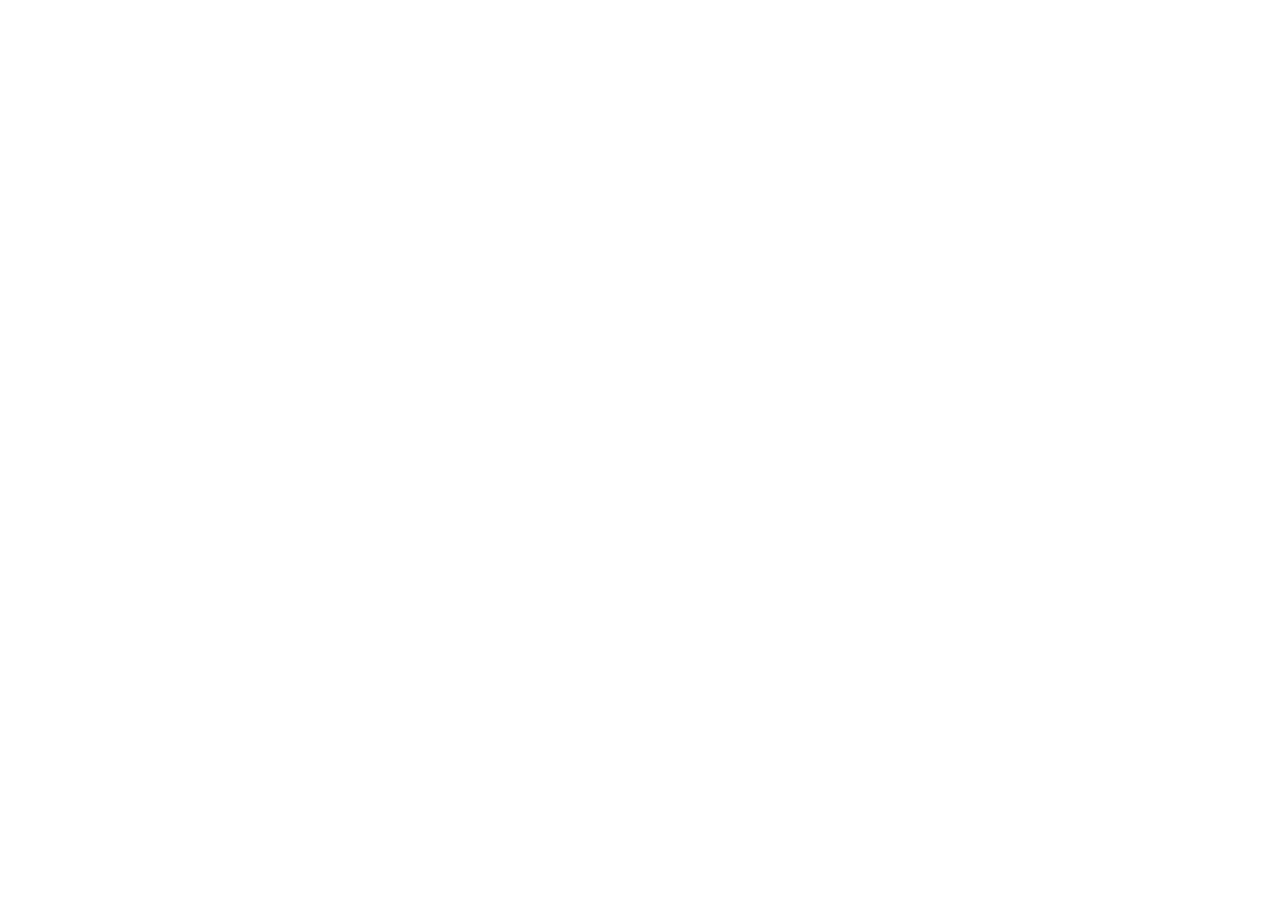
==== index.html @ 73add1ad "Initialize task structure with basic files and .gitignore" ====
<!DOCTYPE html>
<html lang="en">

<head>
    <meta charset="UTF-8">
    <meta name="viewport" content="width=device-width, initial-scale=1.0">
    <title>Climate Change Awaareness</title>
</head>

<body>

</body>

</html>
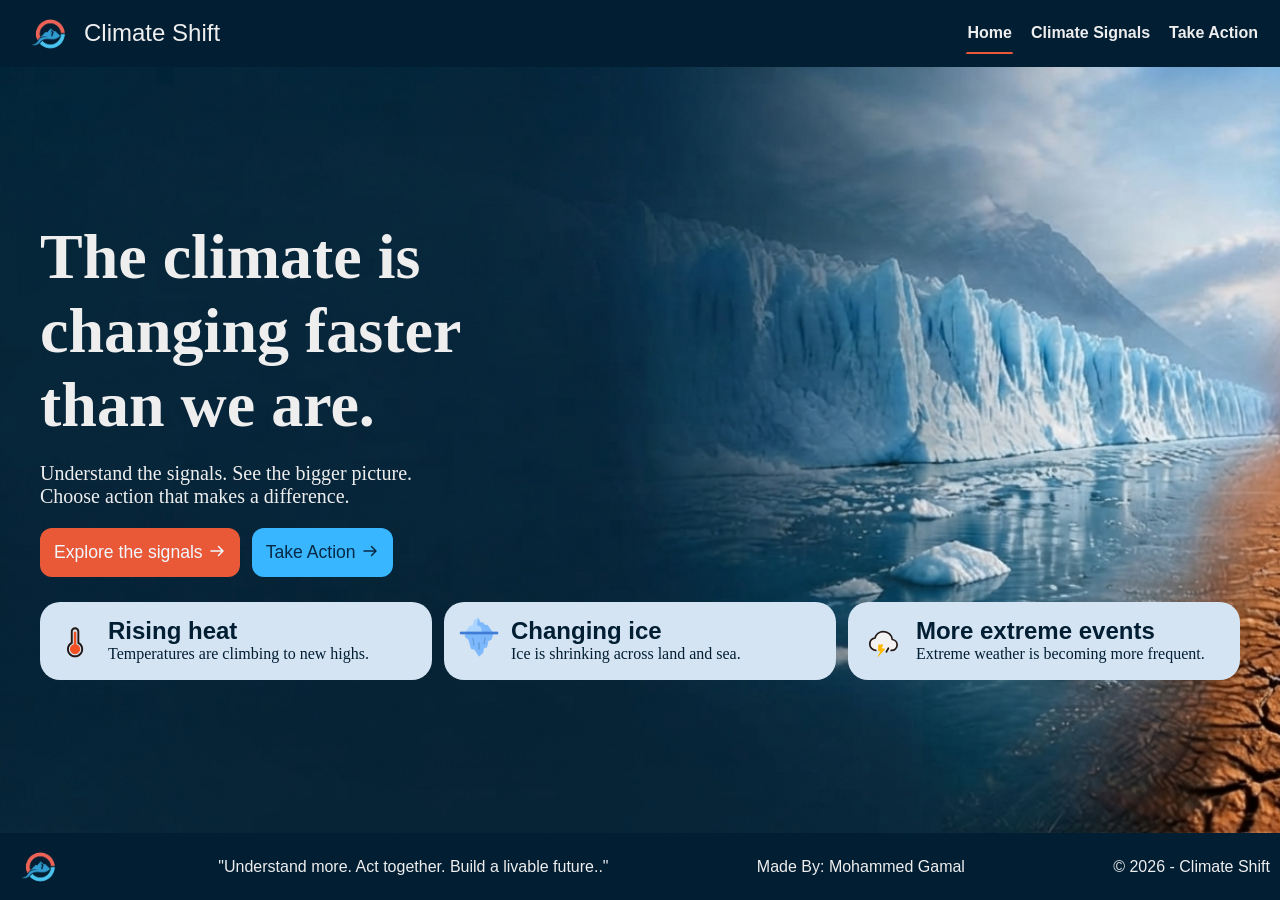
==== commit ce4dc5f6: "Finshed the home page and added the footer content across the 3 pages" ====
--- a/index.html
+++ b/index.html
@@ -4,11 +4,107 @@
 <head>
     <meta charset="UTF-8">
     <meta name="viewport" content="width=device-width, initial-scale=1.0">
-    <title>Climate Change Awaareness</title>
+    <title>Climate Shift</title>
+    <link rel="stylesheet" href="/assets/main.css">
 </head>
 
 <body>
-
+    <nav class="navbar">
+        <div class="navbar-brand">
+            <img class="logo" src="/assets/images/logo.png">
+            <span class="navbar-brand-title">Climate Shift</span>
+        </div>
+        <button class="navbar-collapse-btn" data-active="false">
+            <svg width="30px" height="30px" viewBox="0 0 24 24" fill="none" xmlns="http://www.w3.org/2000/svg">
+                <path
+                    d="M6.5 17.5L6.5 6.5M7.8 3H16.2C17.8802 3 18.7202 3 19.362 3.32698C19.9265 3.6146 20.3854 4.07354 20.673 4.63803C21 5.27976 21 6.11984 21 7.8V16.2C21 17.8802 21 18.7202 20.673 19.362C20.3854 19.9265 19.9265 20.3854 19.362 20.673C18.7202 21 17.8802 21 16.2 21H7.8C6.11984 21 5.27976 21 4.63803 20.673C4.07354 20.3854 3.6146 19.9265 3.32698 19.362C3 18.7202 3 17.8802 3 16.2V7.8C3 6.11984 3 5.27976 3.32698 4.63803C3.6146 4.07354 4.07354 3.6146 4.63803 3.32698C5.27976 3 6.11984 3 7.8 3Z"
+                    stroke="currentColor" stroke-width="2" stroke-linecap="round" stroke-linejoin="round" />
+            </svg>
+        </button>
+        <ul class="navbar-links">
+            <li class="nav-link"><a href="index.html" target="_self">Home</a></li>
+            <li class="nav-link"><a href="climate_signals.html" target="_self">Climate Signals</a></li>
+            <li class="nav-link"><a href="take_action.html" target="_self">Take Action</a></li>
+        </ul>
+        <div class="collapsed-navbar">
+            <ul class="collapsed-navbar-links">
+                <li class="nav-link"><a href="index.html" target="_self">Home</a></li>
+                <li class="nav-link"><a href="climate_signals.html" target="_self">Climate Signals</a></li>
+                <li class="nav-link"><a href="take_action.html" target="_self">Take Action</a></li>
+            </ul>
+        </div>
+    </nav>
+    <main class="main-content">
+        <div class="content">
+            <h1 class="content-title">The climate is<br> changing faster<br> than we are.</h1>
+            <p class="content-description">Understand the signals. See the bigger picture.<br> Choose action that makes
+                a difference.</p>
+            <div class="pages-links">
+                <a href="climate_signals.html" role="button" class="link-btn-1">Explore the signals <svg width="18px"
+                        height="18px" viewBox="0 0 24 24" fill="none" xmlns="http://www.w3.org/2000/svg">
+                        <path d="M4 12H20M20 12L14 6M20 12L14 18" stroke="currentColor" stroke-width="2"
+                            stroke-linecap="round" stroke-linejoin="round" />
+                    </svg></a>
+                <a href="take_action.html" role="button" class="link-btn-2">Take Action <svg width="18px" height="18px"
+                        viewBox="0 0 24 24" fill="none" xmlns="http://www.w3.org/2000/svg">
+                        <path d="M4 12H20M20 12L14 6M20 12L14 18" stroke="currentColor" stroke-width="2"
+                            stroke-linecap="round" stroke-linejoin="round" />
+                    </svg></a>
+            </div>
+            <div class="content-cards">
+                <div class="card">
+                    <svg width="48px" height="48px" viewBox="0 0 48 48" fill="none" xmlns="http://www.w3.org/2000/svg">
+                        <path fill-rule="evenodd" clip-rule="evenodd"
+                            d="M23.5 8C26.2483 8 28.4762 10.2099 28.4762 12.9359V25.5491C31.1882 27.2064 33 30.1798 33 33.5769C33 38.7811 28.7467 43 23.5 43C18.2533 43 14 38.7811 14 33.5769C14 30.1798 15.8118 27.2064 18.5238 25.5491V12.9359C18.5238 10.2099 20.7517 8 23.5 8ZM20.7857 26.9193C18.1331 27.9844 16.2619 30.5639 16.2619 33.5769C16.2619 37.542 19.5025 40.7564 23.5 40.7564C27.4975 40.7564 30.7381 37.542 30.7381 33.5769C30.7381 30.5639 28.8669 27.9844 26.2143 26.9193V12.9359C26.2143 11.449 24.9991 10.2436 23.5 10.2436C22.0009 10.2436 20.7857 11.449 20.7857 12.9359V26.9193Z"
+                            fill="#231815" />
+                        <path fill-rule="evenodd" clip-rule="evenodd"
+                            d="M23.5 13C24.3284 13 25 13.6716 25 14.5V27.689C27.5878 28.3551 29.5 30.7042 29.5 33.5C29.5 36.8137 26.8137 39.5 23.5 39.5C20.1863 39.5 17.5 36.8137 17.5 33.5C17.5 30.7042 19.4122 28.3551 22 27.689V14.5C22 13.6716 22.6716 13 23.5 13Z"
+                            fill="#F25022" />
+                    </svg>
+                    <div class="card-info">
+                        <strong>
+                            Rising heat
+                        </strong>
+                        <p>Temperatures are climbing to new highs.</p>
+                    </div>
+                </div>
+                <div class="card">
+                    <img src="assets/images/ice.png" width="40px" height="40px" alt="">
+                    <div class="card-info">
+                        <strong>Changing ice</strong>
+                        <p>Ice is shrinking across land and sea.</p>
+                    </div>
+                </div>
+                <div class="card">
+                    <svg width="48px" height="48px" viewBox="0 0 48 48" fill="none" xmlns="http://www.w3.org/2000/svg">
+                        <path fill-rule="evenodd" clip-rule="evenodd"
+                            d="M33.8127 21.0641C33.8127 21.0641 33.997 22 34.0599 22.009C37.4537 22.4929 40 24.4725 40 28C40 31.866 36.866 35 33 35H15C11.134 35 8 31.866 8 28C8 24.4725 10.6092 21.5544 14.003 21.0705C14.0659 21.0615 14.1275 21.0596 14.1873 21.0641C15.0889 16.4677 19.1395 13 24 13C28.8605 13 32.9111 16.4677 33.8127 21.0641Z"
+                            fill="#F3F3F3" />
+                        <path
+                            d="M33 35H33.4118C37.0503 35 40 32.1272 40 28.5833C40 25.3383 37.5268 22.6559 34.3161 22.2266C33.8697 17.0587 29.4215 13 24 13C19.2043 13 15.1702 16.1758 13.9938 20.486C10.5718 21.1766 8 24.1291 8 27.6667C8 31.5434 11.0886 34.7175 15 34.9822"
+                            stroke="#231815" stroke-width="2" stroke-linecap="round" stroke-linejoin="round" />
+                        <path fill-rule="evenodd" clip-rule="evenodd"
+                            d="M26.866 37.5622C26.3877 37.2861 26.2612 36.6098 26.5833 36.0518L28.9167 32.0104C29.2388 31.4524 29.8877 31.2239 30.366 31.5C30.8443 31.7762 30.9709 32.4524 30.6487 33.0104L28.3154 37.0518C27.9932 37.6098 27.3443 37.8383 26.866 37.5622Z"
+                            fill="#231815" />
+                        <path
+                            d="M25.9808 33.1872C25.9396 33.0676 25.8374 32.9812 25.7157 32.9633L21.9947 32.4116L23.7017 28.4818C23.7473 28.376 23.7382 28.2533 23.6769 28.1559C23.6159 28.0588 23.511 28 23.3988 28H18.2022C18.0236 28 17.8772 28.1458 17.8708 28.3297L17.6315 35.3135C17.6255 35.488 17.7481 35.6391 17.9157 35.664L20.5027 36.048L17.0414 42.4926C16.9603 42.6443 17.0015 42.8341 17.1376 42.9357C17.1962 42.9793 17.2639 43 17.3316 43C17.4214 43 17.5105 42.9623 17.5755 42.8894L25.9127 33.5332C25.9958 33.4399 26.022 33.3068 25.9808 33.1872Z"
+                            fill="#FFB900" />
+                    </svg>
+                    <div class="card-info">
+                        <strong>More extreme events</strong>
+                        <p>Extreme weather is becoming more frequent.</p>
+                    </div>
+                </div>
+            </div>
+        </div>
+    </main>
+    <footer class="footer">
+        <img class="logo" src="/assets/images/logo.png">
+        <span class="footer-text">"Understand more. Act together. Build a livable future.."</span>
+        <span class="footer-text">Made By: Mohammed Gamal</span>
+        <span class="footer-text">&copy; 2026 - Climate Shift</span>
+    </footer>
+    <script src="/assets/js/main.js"></script>
 </body>
 
 </html>
--- a/assets/main.css
+++ b/assets/main.css
@@ -0,0 +1,307 @@
+:root {
+    --bg-color: #062a46;
+    --nav-footer: #021e33;
+    --text: #eee;
+    --hover-btn: #18415f;
+    --nav-link-border: #e95938;
+}
+
+* {
+    box-sizing: border-box;
+    margin: 0;
+    padding: 0;
+    text-decoration: none;
+    list-style: none;
+}
+
+body {
+    min-height: 100vh;
+    display: grid;
+    grid-template-rows: auto 1fr auto;
+    background-color: var(--bg-color);
+}
+
+.navbar {
+    width: 100%;
+    background-color: var(--nav-footer);
+    padding: 10px 20px;
+    position: sticky;
+    top: 0;
+    color: var(--text);
+    display: flex;
+    flex-direction: row;
+    justify-content: space-between;
+    align-items: center;
+}
+
+.navbar-brand {
+    display: flex;
+    flex-direction: row;
+    justify-content: center;
+    align-items: center;
+    gap: 0.25rem;
+    cursor: pointer;
+}
+
+.logo {
+    width: 60px;
+}
+
+.navbar-brand-title {
+    font-family: Verdana, Geneva, Tahoma, sans-serif;
+    font-weight: 500;
+    font-size: 1.5rem;
+}
+
+.navbar-links {
+    display: flex;
+    flex-direction: row;
+    justify-content: center;
+    align-items: center;
+    gap: 15px;
+}
+
+.nav-link {
+    width: 100%;
+    padding: 10px 0;
+    border: 2.5px solid transparent;
+    border-radius: 2.5px;
+    cursor: pointer;
+    transition: all 0.3s ease-in-out;
+}
+
+.nav-link:hover,
+.active {
+    border-bottom-color: var(--nav-link-border);
+}
+
+.nav-link a {
+    font-family: Arial, Helvetica, sans-serif;
+    font-weight: 600;
+    color: var(--text);
+    text-wrap: nowrap;
+}
+
+.navbar-collapse-btn {
+    background-color: transparent;
+    border: none;
+    border-radius: 8px;
+    display: flex;
+    justify-content: center;
+    align-items: center;
+    cursor: pointer;
+    transition: background-color 0.3s ease-in;
+}
+
+.navbar-collapse-btn:hover {
+    background-color: var(--hover-btn);
+}
+
+.collapsed-navbar {
+    background-color: var(--nav-footer);
+    width: 100%;
+    position: absolute;
+    left: 50%;
+    transform: translateX(-50%);
+    top: 62px;
+    padding: 15px;
+    display: none;
+}
+
+.collapsed-navbar.show {
+    display: block;
+}
+
+.collapsed-navbar-links {
+    width: 100%;
+    display: flex;
+    flex-direction: column;
+    justify-content: center;
+    align-items: center;
+    gap: 10px;
+}
+
+.footer {
+    width: 100%;
+    background-color: var(--nav-footer);
+    color: var(--text);
+    display: flex;
+    flex-direction: row;
+    justify-content: space-between;
+    align-items: center;
+}
+
+.footer-text {
+    margin: 10px;
+    font-family: 'Franklin Gothic Medium', 'Arial Narrow', Arial, sans-serif;
+}
+
+.footer .logo {
+    margin: 10px;
+}
+
+.footer-img {
+    flex: none;
+    height: auto;
+    width: 60px;
+}
+
+.main-content {
+    width: 100%;
+    display: flex;
+    justify-content: flex-start;
+    align-items: center;
+    padding: 20px;
+    background-image: url(images/c.jpg);
+    background-repeat: no-repeat;
+    background-size: cover;
+}
+
+.content {
+    width: 100%;
+    display: flex;
+    flex-direction: column;
+    justify-content: flex-start;
+    gap: 20px;
+    padding: 20px;
+}
+
+.content-title {
+    font-family: 'Times New Roman', Times, serif;
+    font-weight: bold;
+    font-size: 4rem;
+    color: var(--text);
+}
+
+.content-description {
+    font-family: cursive;
+    font-weight: 450;
+    font-size: 1.25rem;
+    color: var(--text);
+}
+
+.pages-links {
+    width: 100%;
+    display: flex;
+    flex-direction: row;
+    justify-content: flex-start;
+    gap: 12px;
+}
+
+.link-btn-1,
+.link-btn-2 {
+    display: flex;
+    flex-direction: row;
+    align-content: center;
+    gap: 5px;
+    width: fit-content;
+    height: auto;
+    padding: 14px;
+    margin-bottom: 5px;
+    border-radius: 12px;
+    font-family: 'Franklin Gothic Medium', 'Arial Narrow', Arial, sans-serif;
+    font-size: 1.1rem;
+    transition: background-color 0.3s ease-out;
+}
+
+.link-btn-1 {
+    background-color: #e95938;
+    color: aliceblue;
+}
+
+.link-btn-1:hover {
+    background-color: #cc3c1c;
+}
+
+.link-btn-2 {
+    background-color: #38b6ff;
+    color: #062a46;
+}
+
+.link-btn-2:hover {
+    background-color: #1f8fd0;
+}
+
+.content-img {
+    width: 100%;
+}
+
+.content-cards {
+    display: flex;
+    flex-direction: row;
+    justify-content: flex-start;
+    gap: 12px;
+}
+
+.card {
+    width: 100%;
+    height: auto;
+    background-color: rgb(212, 228, 243);
+    border-radius: 20px;
+    padding: 15px;
+    display: flex;
+    align-items: flex-start;
+    gap: 12px;
+}
+
+.card-info {
+    width: 100%;
+}
+
+.card-info strong {
+    font-size: 1.5rem;
+    font-family: 'Gill Sans', 'Gill Sans MT', Calibri, 'Trebuchet MS', sans-serif;
+    color: var(--nav-footer);
+}
+
+.card-info p {
+    color: var(--nav-footer);
+    font-family: cursive;
+}
+
+@media (max-width:768px) {
+    .navbar {
+        border-bottom: 2px solid var(--nav-link-border);
+    }
+
+    .navbar-links {
+        display: none;
+    }
+
+    .main-content {
+        background-image: linear-gradient(rgba(0, 0, 0, 0.4), rgba(0, 0, 0, 0.4)), url(images/c2.png);
+        background-position: center;
+    }
+
+    .content-cards {
+        flex-direction: column;
+        gap: 1.5rem;
+    }
+
+    .content-title {
+        font-size: 3rem;
+    }
+
+    .content-description {
+        font-size: 0.9rem;
+    }
+
+    .footer {
+        flex-direction: column;
+    }
+}
+
+@media (min-width:769px) {
+
+    .navbar-collapse-btn,
+    .collapsed-navbar {
+        display: none !important;
+    }
+}
+
+@media (min-width:769px) and (max-width:1024px) {
+    .main-content {
+        background-image: linear-gradient(rgba(0, 0, 0, 0.4), rgba(0, 0, 0, 0.4)), url(images/c2.png);
+        background-position: center;
+    }
+}
